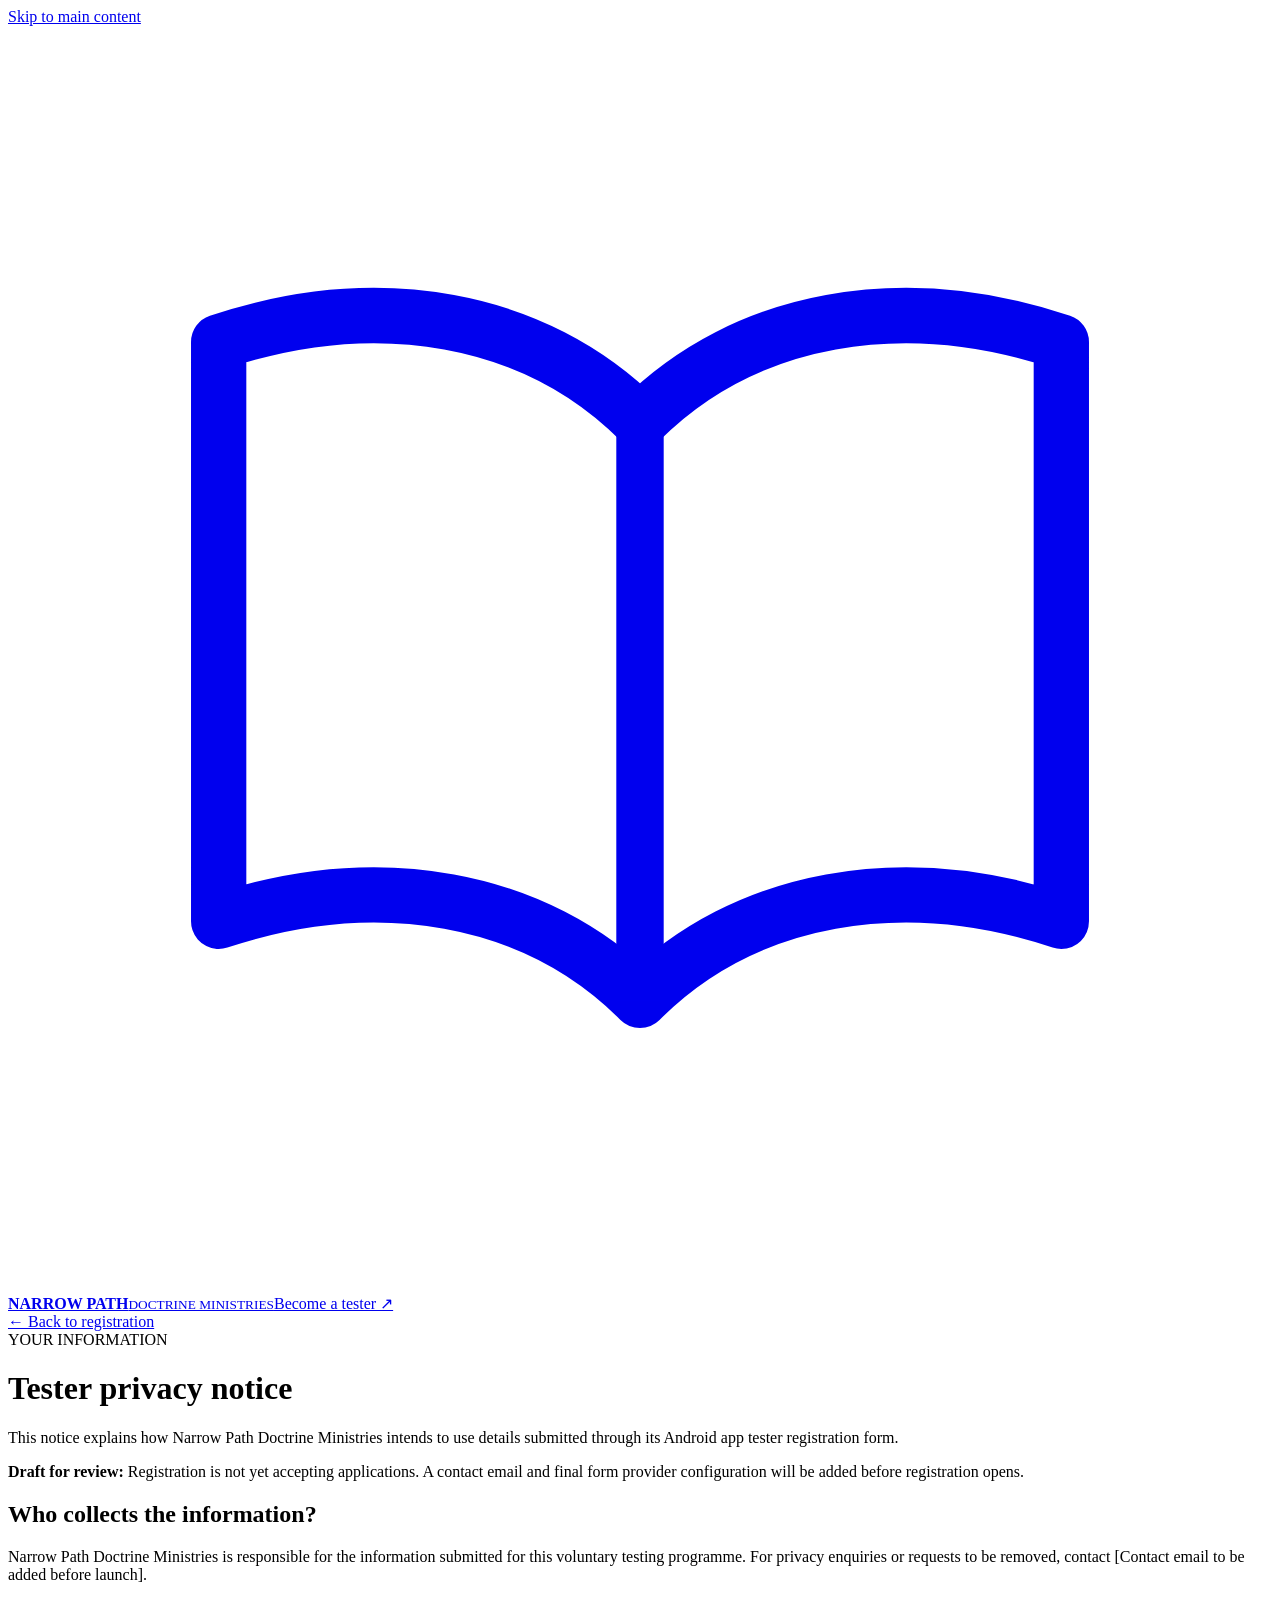
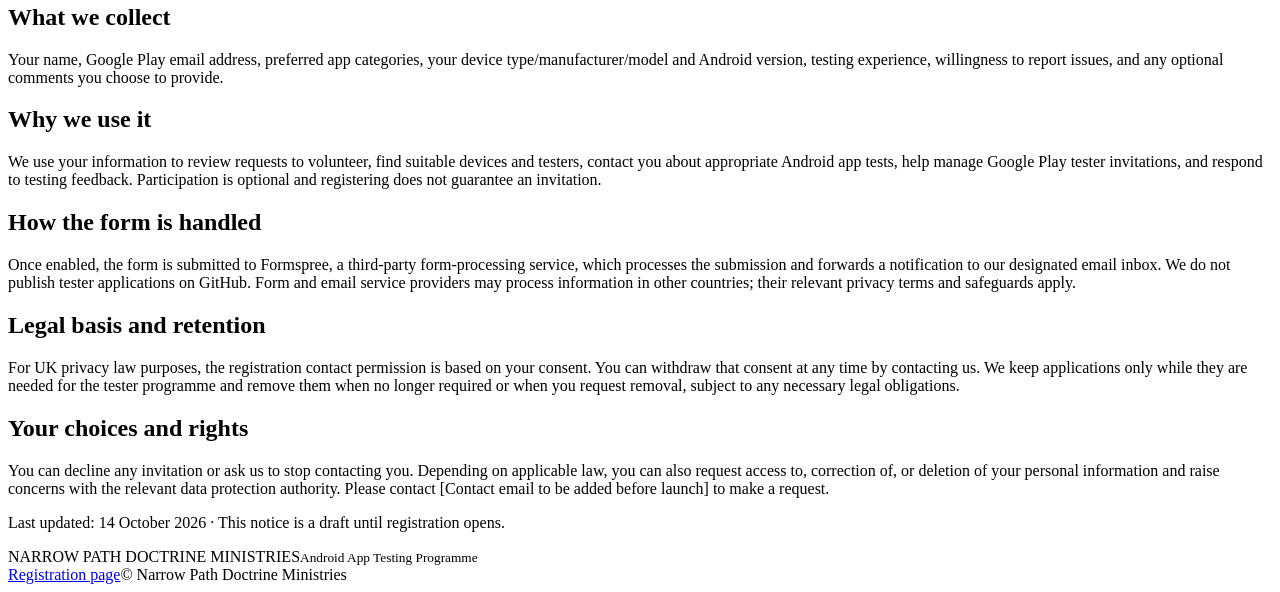
==== privacy.html @ 378b5e9a "Add privacy notice for tester programme" ====
<!doctype html>
<html lang="en-GB">
<head><meta charset="utf-8"><meta name="viewport" content="width=device-width, initial-scale=1"><meta name="theme-color" content="#10201d"><title>Tester Privacy Notice | Narrow Path Doctrine Ministries</title><link rel="stylesheet" href="styles.css"><script src="config.js" defer></script><script src="app.js" defer></script></head>
<body class="privacy-page"><a class="skip-link" href="#main">Skip to main content</a><header class="site-header"><div class="container nav-inner"><a href="index.html" class="brand"><span class="brand-mark" aria-hidden="true"><svg viewBox="0 0 48 48" fill="none"><path d="M8 34V12c6-2 12-1 16 3 4-4 10-5 16-3v22c-6-2-12-1-16 3-4-4-10-5-16-3Z" stroke="currentColor" stroke-width="2.1" stroke-linejoin="round"/><path d="M24 15v22" stroke="currentColor" stroke-width="1.8"/></svg></span><span class="brand-name"><strong>NARROW PATH</strong><small>DOCTRINE MINISTRIES</small></span></a><a class="header-cta" href="index.html#apply">Become a tester ↗</a></div></header>
<main id="main" class="privacy-main"><div class="container privacy-container"><a class="back-link" href="index.html">← Back to registration</a><div class="section-kicker">YOUR INFORMATION</div><h1>Tester privacy notice</h1><p class="privacy-lede">This notice explains how Narrow Path Doctrine Ministries intends to use details submitted through its Android app tester registration form.</p>
<div class="privacy-warning" id="privacy-warning"><strong>Draft for review:</strong> Registration is not yet accepting applications. A contact email and final form provider configuration will be added before registration opens.</div>
<section><h2>Who collects the information?</h2><p>Narrow Path Doctrine Ministries is responsible for the information submitted for this voluntary testing programme. For privacy enquiries or requests to be removed, contact <span class="privacy-email">[Contact email to be added before launch]</span>.</p></section>
<section><h2>What we collect</h2><p>Your name, Google Play email address, preferred app categories, your device type/manufacturer/model and Android version, testing experience, willingness to report issues, and any optional comments you choose to provide.</p></section>
<section><h2>Why we use it</h2><p>We use your information to review requests to volunteer, find suitable devices and testers, contact you about appropriate Android app tests, help manage Google Play tester invitations, and respond to testing feedback. Participation is optional and registering does not guarantee an invitation.</p></section>
<section><h2>How the form is handled</h2><p>Once enabled, the form is submitted to Formspree, a third-party form-processing service, which processes the submission and forwards a notification to our designated email inbox. We do not publish tester applications on GitHub. Form and email service providers may process information in other countries; their relevant privacy terms and safeguards apply.</p></section>
<section><h2>Legal basis and retention</h2><p>For UK privacy law purposes, the registration contact permission is based on your consent. You can withdraw that consent at any time by contacting us. We keep applications only while they are needed for the tester programme and remove them when no longer required or when you request removal, subject to any necessary legal obligations.</p></section>
<section><h2>Your choices and rights</h2><p>You can decline any invitation or ask us to stop contacting you. Depending on applicable law, you can also request access to, correction of, or deletion of your personal information and raise concerns with the relevant data protection authority. Please contact <span class="privacy-email">[Contact email to be added before launch]</span> to make a request.</p></section>
<p class="privacy-bottom">Last updated: 14 October 2026 · This notice is a draft until registration opens.</p></div></main>
<footer class="site-footer"><div class="container footer-inner"><div class="footer-brand">NARROW PATH <span>DOCTRINE MINISTRIES</span><small>Android App Testing Programme</small></div><div class="footer-right"><a href="index.html">Registration page</a><span>© <span id="year"></span> Narrow Path Doctrine Ministries</span></div></div></footer></body></html>
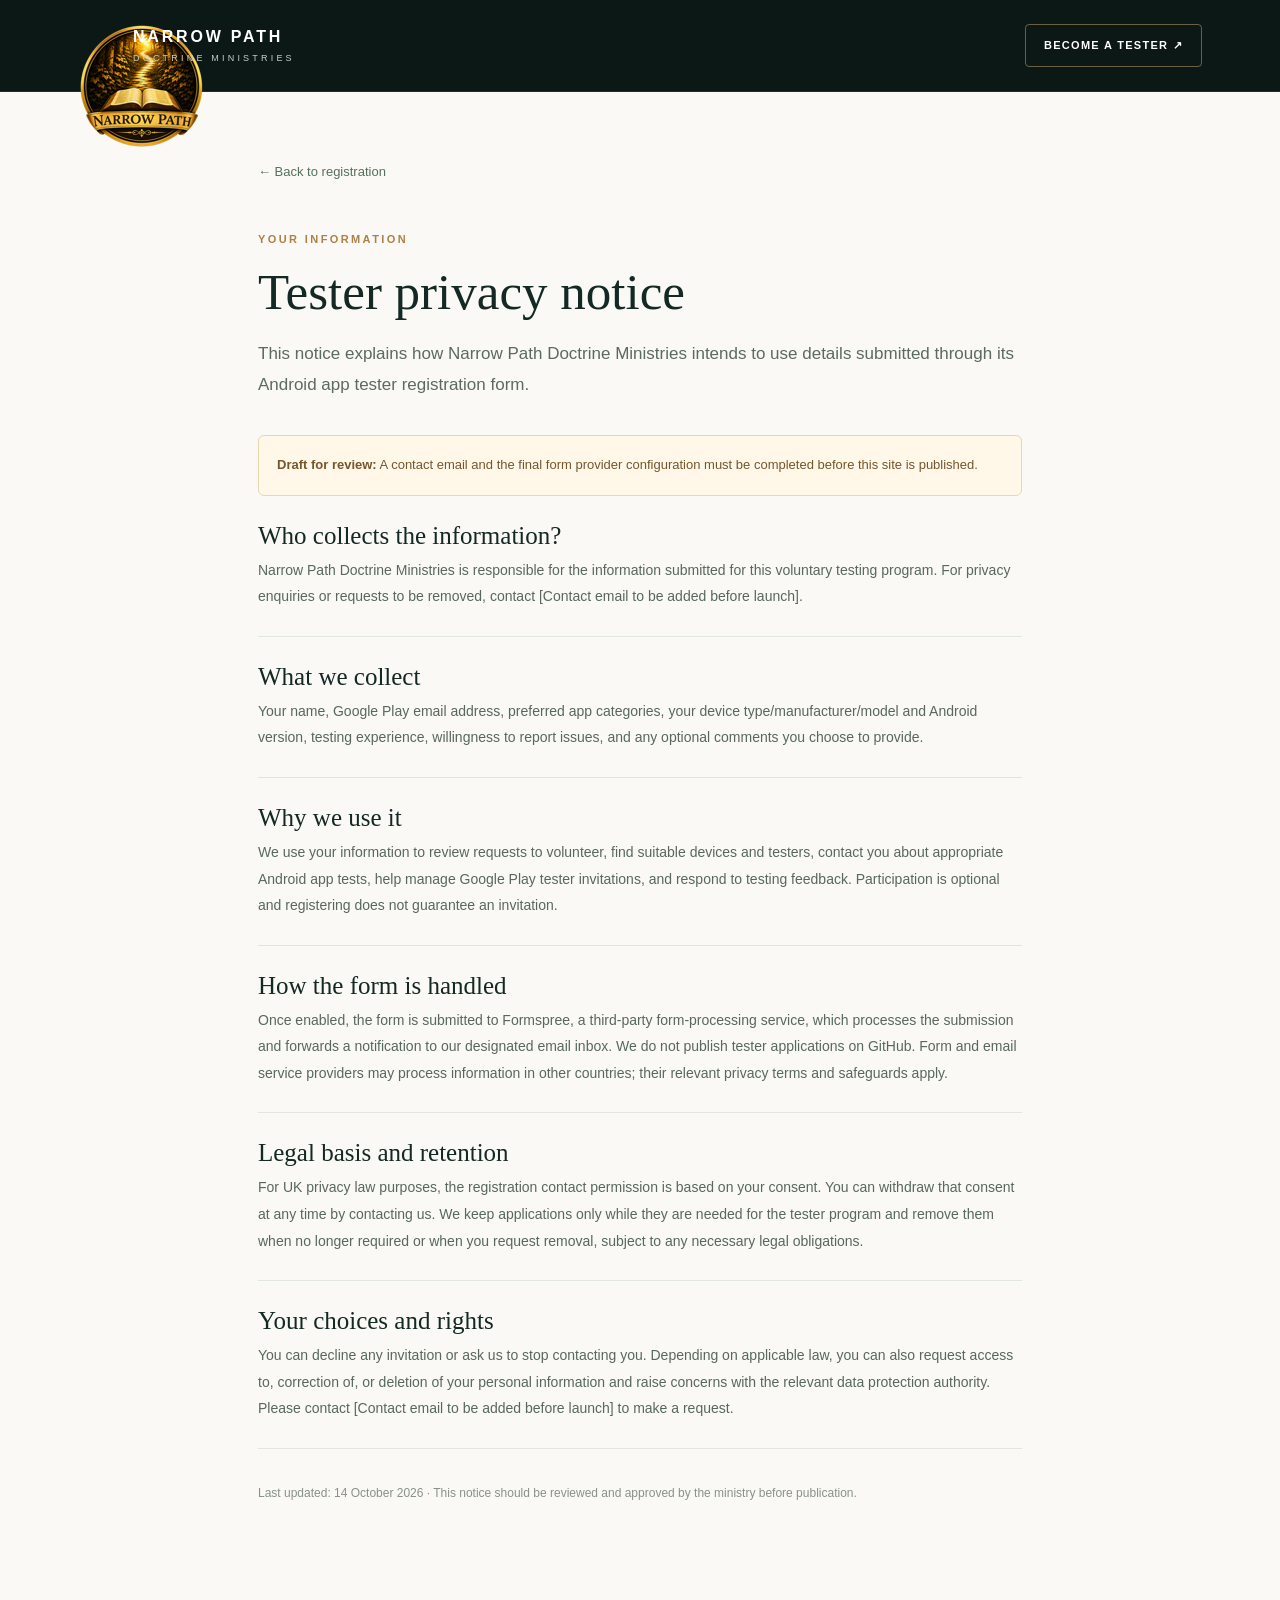
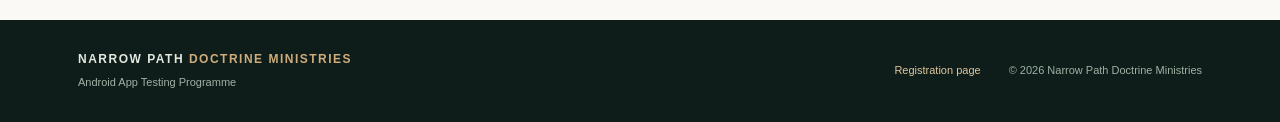
==== commit 589a39fe: "Use official Narrow Path logo in privacy notice" ====
--- a/privacy.html
+++ b/privacy.html
@@ -1,14 +1,14 @@
 <!doctype html>
 <html lang="en-GB">
 <head><meta charset="utf-8"><meta name="viewport" content="width=device-width, initial-scale=1"><meta name="theme-color" content="#10201d"><title>Tester Privacy Notice | Narrow Path Doctrine Ministries</title><link rel="stylesheet" href="styles.css"><script src="config.js" defer></script><script src="app.js" defer></script></head>
-<body class="privacy-page"><a class="skip-link" href="#main">Skip to main content</a><header class="site-header"><div class="container nav-inner"><a href="index.html" class="brand"><span class="brand-mark" aria-hidden="true"><svg viewBox="0 0 48 48" fill="none"><path d="M8 34V12c6-2 12-1 16 3 4-4 10-5 16-3v22c-6-2-12-1-16 3-4-4-10-5-16-3Z" stroke="currentColor" stroke-width="2.1" stroke-linejoin="round"/><path d="M24 15v22" stroke="currentColor" stroke-width="1.8"/></svg></span><span class="brand-name"><strong>NARROW PATH</strong><small>DOCTRINE MINISTRIES</small></span></a><a class="header-cta" href="index.html#apply">Become a tester ↗</a></div></header>
+<body class="privacy-page"><a class="skip-link" href="#main">Skip to main content</a><header class="site-header"><div class="container nav-inner"><a href="index.html" class="brand"><span class="brand-mark" aria-hidden="true"><img src="[data-uri]" alt=""></span><span class="brand-name"><strong>NARROW PATH</strong><small>DOCTRINE MINISTRIES</small></span></a><a class="header-cta" href="index.html#apply">Become a tester ↗</a></div></header>
 <main id="main" class="privacy-main"><div class="container privacy-container"><a class="back-link" href="index.html">← Back to registration</a><div class="section-kicker">YOUR INFORMATION</div><h1>Tester privacy notice</h1><p class="privacy-lede">This notice explains how Narrow Path Doctrine Ministries intends to use details submitted through its Android app tester registration form.</p>
-<div class="privacy-warning" id="privacy-warning"><strong>Draft for review:</strong> Registration is not yet accepting applications. A contact email and final form provider configuration will be added before registration opens.</div>
-<section><h2>Who collects the information?</h2><p>Narrow Path Doctrine Ministries is responsible for the information submitted for this voluntary testing programme. For privacy enquiries or requests to be removed, contact <span class="privacy-email">[Contact email to be added before launch]</span>.</p></section>
+<div class="privacy-warning" id="privacy-warning"><strong>Draft for review:</strong> A contact email and the final form provider configuration must be completed before this site is published.</div>
+<section><h2>Who collects the information?</h2><p>Narrow Path Doctrine Ministries is responsible for the information submitted for this voluntary testing program. For privacy enquiries or requests to be removed, contact <span class="privacy-email">[Contact email to be added before launch]</span>.</p></section>
 <section><h2>What we collect</h2><p>Your name, Google Play email address, preferred app categories, your device type/manufacturer/model and Android version, testing experience, willingness to report issues, and any optional comments you choose to provide.</p></section>
 <section><h2>Why we use it</h2><p>We use your information to review requests to volunteer, find suitable devices and testers, contact you about appropriate Android app tests, help manage Google Play tester invitations, and respond to testing feedback. Participation is optional and registering does not guarantee an invitation.</p></section>
 <section><h2>How the form is handled</h2><p>Once enabled, the form is submitted to Formspree, a third-party form-processing service, which processes the submission and forwards a notification to our designated email inbox. We do not publish tester applications on GitHub. Form and email service providers may process information in other countries; their relevant privacy terms and safeguards apply.</p></section>
-<section><h2>Legal basis and retention</h2><p>For UK privacy law purposes, the registration contact permission is based on your consent. You can withdraw that consent at any time by contacting us. We keep applications only while they are needed for the tester programme and remove them when no longer required or when you request removal, subject to any necessary legal obligations.</p></section>
+<section><h2>Legal basis and retention</h2><p>For UK privacy law purposes, the registration contact permission is based on your consent. You can withdraw that consent at any time by contacting us. We keep applications only while they are needed for the tester program and remove them when no longer required or when you request removal, subject to any necessary legal obligations.</p></section>
 <section><h2>Your choices and rights</h2><p>You can decline any invitation or ask us to stop contacting you. Depending on applicable law, you can also request access to, correction of, or deletion of your personal information and raise concerns with the relevant data protection authority. Please contact <span class="privacy-email">[Contact email to be added before launch]</span> to make a request.</p></section>
-<p class="privacy-bottom">Last updated: 14 October 2026 · This notice is a draft until registration opens.</p></div></main>
+<p class="privacy-bottom">Last updated: 14 October 2026 · This notice should be reviewed and approved by the ministry before publication.</p></div></main>
 <footer class="site-footer"><div class="container footer-inner"><div class="footer-brand">NARROW PATH <span>DOCTRINE MINISTRIES</span><small>Android App Testing Programme</small></div><div class="footer-right"><a href="index.html">Registration page</a><span>© <span id="year"></span> Narrow Path Doctrine Ministries</span></div></div></footer></body></html>
--- a/styles.css
+++ b/styles.css
@@ -0,0 +1,13 @@
+:root{--ink:#142824;--forest:#10201d;--forest2:#172d27;--deep:#0c1816;--gold:#d2ad75;--gold-dark:#ae8147;--cream:#f8f6f1;--paper:#fffefa;--body:#4a5651;--muted:#728078;--border:#e5e7e1;--display:Georgia,'Times New Roman',serif;--sans:Inter,'Segoe UI',-apple-system,BlinkMacSystemFont,Arial,sans-serif}
+*{box-sizing:border-box}html{scroll-behavior:smooth;scroll-padding-top:96px}body{margin:0;background:var(--cream);color:var(--ink);font:16px/1.6 var(--sans);-webkit-font-smoothing:antialiased}a{color:inherit}button,input,textarea,select{font:inherit}button{cursor:pointer}a:focus-visible,button:focus-visible,input:focus-visible,select:focus-visible,textarea:focus-visible,summary:focus-visible{outline:3px solid var(--gold-dark);outline-offset:3px}.container{max-width:1180px;margin:0 auto;padding:0 28px}.skip-link{position:absolute;z-index:1000;top:-70px;left:20px;padding:12px 20px;background:white;color:black}.skip-link:focus{top:12px}
+.site-header{background:var(--deep);color:#fff;position:relative;z-index:10;border-bottom:1px solid rgba(255,255,255,.09)}.nav-inner{display:flex;justify-content:space-between;align-items:center;min-height:91px;gap:20px}.brand{display:flex;align-items:center;gap:12px;text-decoration:none}.brand-mark{width:43px;height:43px;color:var(--gold);display:grid;place-items:center}.brand-mark svg{width:100%;height:100%}.brand-name{display:flex;flex-direction:column;line-height:1.3;letter-spacing:2.8px}.brand-name strong{font-size:16px;font-weight:750}.brand-name small{color:#c7d0c9;font-size:9px;letter-spacing:3.2px;margin-top:5px}.header-cta{text-decoration:none;text-transform:uppercase;font-size:11px;font-weight:800;letter-spacing:1.3px;border:1px solid rgba(210,173,117,.48);padding:12px 18px;border-radius:4px;transition:background .2s}.header-cta:hover{background:rgba(210,173,117,.12)}.header-cta span{font-size:15px;margin-left:10px;color:var(--gold)}
+.hero{background:radial-gradient(ellipse at 84% 25%,#213b32 0,transparent 40%),linear-gradient(120deg,#10221d,#10201d 60%,#0d1b18);color:#fff;min-height:580px;position:relative;overflow:hidden}.hero-decor{position:absolute;border:1px solid rgba(210,173,117,.09);border-radius:50%;pointer-events:none}.decor-one{width:830px;height:830px;left:-620px;bottom:-640px}.decor-two{width:770px;height:770px;right:-410px;top:-440px}.hero-grid{min-height:580px;display:grid;grid-template-columns:1.05fr .95fr;align-items:center;gap:36px}.hero-copy{padding:70px 0 86px;position:relative;z-index:1}.eyebrow,.section-kicker{color:#ad8049;text-transform:uppercase;font-size:11px;font-weight:800;letter-spacing:2.4px}.eyebrow{color:#e4c48c;display:flex;align-items:center;gap:12px}.eyebrow-line{width:29px;height:1px;background:var(--gold)}.hero h1{font:normal 68px/1.08 var(--display);letter-spacing:-2px;margin:29px 0 25px}.hero h1 em,.application-sidebar h2 em{font-weight:normal;color:var(--gold)}.hero-intro{font-size:16.5px;line-height:1.85;color:#c0cbc5;max-width:490px;margin:0}.hero-actions{display:flex;align-items:center;gap:27px;margin-top:36px;flex-wrap:wrap}.button{display:inline-flex;align-items:center;justify-content:center;gap:24px;font-size:13px;font-weight:800;letter-spacing:.2px;border-radius:5px;text-decoration:none;border:0;transition:transform .2s,box-shadow .2s,background .2s;line-height:1.2}.button:hover{transform:translateY(-2px)}.button-gold{background:var(--gold);color:var(--deep);padding:19px 22px;box-shadow:0 8px 26px rgba(0,0,0,.12)}.button-gold:hover{background:#e3bf86}.button span{font-size:19px;font-weight:400}.hero-secondary{font-size:13px;color:#e5e8e3;text-decoration:none;border-bottom:1px solid #6b8479;padding-bottom:5px}.hero-secondary span{color:var(--gold);margin-left:9px}.hero-footnote{font-size:12px;color:#b7c5bb;margin-top:38px;display:flex;align-items:center;gap:8px;flex-wrap:wrap}.check-circle{width:18px;height:18px;border-radius:50%;background:rgba(210,173,117,.15);color:var(--gold);display:inline-grid;place-items:center;font-size:12px}.hero-footnote .dot{padding:0 4px;color:#64786e}
+.hero-art{height:530px;position:relative;display:flex;align-items:center;justify-content:center}.art-ring{position:absolute;border:1px solid rgba(211,173,116,.15);border-radius:50%}.art-ring-one{width:395px;height:395px}.art-ring-two{width:505px;height:505px;border-color:rgba(211,173,116,.07)}.phone{position:relative;width:239px;height:452px;background:#0a1412;border:6px solid #26332d;border-radius:36px;box-shadow:20px 35px 55px #07110e88,0 0 0 2px #4d5d50;transform:rotate(9deg);z-index:2;padding:12px 11px}.phone-top{position:absolute;left:50%;top:8px;transform:translateX(-50%);width:75px;height:14px;border-radius:0 0 10px 10px;background:#0a1412;z-index:3}.phone-screen{height:100%;background:linear-gradient(#f9f8f2,#e5e9e2);border-radius:24px;padding:24px 15px 15px;overflow:hidden}.screen-top{display:flex;align-items:center;gap:8px}.screen-mini-logo{width:24px;height:24px;background:#1a392f;border-radius:6px;color:#eecb97;display:grid;place-items:center;font:italic bold 16px var(--display)}.screen-top-lines{display:flex;flex-direction:column;gap:5px}.screen-top-lines i{height:3px;width:68px;background:#b4c0b7;border-radius:10px}.screen-top-lines i+i{width:42px}.screen-greeting{font-size:7px;letter-spacing:1.2px;font-weight:800;color:#9b855e;margin-top:36px}.screen-heading{font:25px/1.1 var(--display);color:#223c30;margin:9px 0 28px}.screen-feature{display:flex;align-items:center;gap:9px;padding:9px 7px;background:#fff;border-radius:8px;margin:10px 0;box-shadow:0 3px 10px #12271a13}.screen-feature-icon{width:27px;height:27px;border-radius:6px;background:#eaf0e8;display:grid;place-items:center;color:#2e5845;font-size:18px}.screen-feature>div:nth-child(2){display:flex;flex-direction:column;gap:6px}.screen-feature i{display:block;width:77px;height:5px;background:#c6d0c6;border-radius:5px}.screen-feature i+i{width:55px;background:#e0e5df}.screen-check{margin-left:auto;color:#648873;font-size:16px}.screen-bar{position:absolute;bottom:47px;left:26px;right:26px;height:28px;background:#244838;border-radius:7px;display:grid;place-items:center}.screen-bar span{height:5px;width:58px;background:#b9ccbb;border-radius:6px}.phone-home{width:55px;height:3px;border-radius:2px;background:#47574f;position:absolute;bottom:6px;left:50%;transform:translateX(-50%)}.float-note{display:flex;align-items:center;gap:12px;padding:13px 16px;border-radius:9px;background:#fffdf6;color:#1b3028;box-shadow:0 16px 45px #0004;position:absolute;z-index:4}.float-note b{display:block;font-size:12px;white-space:nowrap}.float-note small{display:block;font-size:10px;color:#7e8880;margin-top:1px}.note-top{top:108px;left:0;transform:rotate(-5deg)}.note-bottom{right:-10px;bottom:91px;transform:rotate(-3deg)}.note-icon,.sparkle-icon{width:33px;height:33px;border-radius:9px;display:grid;place-items:center;background:#e6f0e8;color:#447455;font-size:19px}.sparkle-icon{background:#f6eddf;color:#bc915b}
+.intro-section{padding:92px 0 107px;background:#faf9f5}.section-head-centre{text-align:center}.section-head h2,.faq-layout h2{font:normal 42px/1.2 var(--display);letter-spacing:-1px;margin:13px 0 14px}.section-head p,.faq-layout>div:first-child>p{margin:0 auto;max-width:580px;color:#647169;font-size:15px}.step-grid{display:grid;grid-template-columns:repeat(3,1fr);gap:21px;margin-top:43px}.step-card{background:#fff;border:1px solid #e8eae4;padding:33px 32px 32px;position:relative;border-radius:6px;box-shadow:0 10px 28px #23362b06}.step-number{position:absolute;right:29px;top:26px;color:#d3dcd4;font:32px var(--display)}.step-icon{width:53px;height:53px;background:#edf1ea;color:#2e5744;border-radius:9px;display:grid;place-items:center}.step-icon svg{width:26px;height:26px}.step-card h3{font:normal 23px/1.3 var(--display);margin:24px 0 9px}.step-card p{font-size:14px;line-height:1.8;color:#647169;margin:0}
+.application-section{background:#f0f1eb;padding:100px 0 116px}.application-layout{display:grid;grid-template-columns:340px minmax(0,1fr);gap:68px;align-items:start}.application-sidebar{position:sticky;top:42px;padding-top:18px}.application-sidebar h2{font:normal 43px/1.2 var(--display);letter-spacing:-1px;margin:18px 0}.application-sidebar h2 em{color:#a47c4b}.application-sidebar>p{font-size:15px;line-height:1.85;color:#67746b;margin:0}.side-rule{height:1px;background:#cbd3ca;margin:32px 0}.side-callout{display:flex;gap:13px;align-items:flex-start;margin:0 0 26px}.side-callout-icon{width:38px;height:38px;flex:0 0 38px;background:#e3e8df;border-radius:9px;display:grid;place-items:center;color:#38604d;font-size:21px}.side-callout strong{font-size:14px;display:block;margin:0 0 3px}.side-callout span:last-child{font-size:12px;line-height:1.65;color:#67746b;display:block}.application-sidebar .side-small{margin-top:36px;padding-left:16px;border-left:2px solid #c6ae88;font-size:13px}.form-card{background:#fff;border:1px solid #e0e6dc;box-shadow:0 18px 65px #142a1f0a;border-radius:9px;overflow:hidden}.form-header{display:flex;justify-content:space-between;align-items:center;padding:35px 39px 31px;border-bottom:1px solid #e9ede7;gap:15px}.form-meta{font-size:10px;color:#a47f51;letter-spacing:2px;font-weight:800}.form-header h3{font:normal 29px/1.3 var(--display);margin:8px 0 6px}.form-header p{font-size:12px;color:#68776d;margin:0}.required-indicator{color:#aa7042;font-weight:800}.form-mark{font-size:27px;display:grid;place-items:center;background:#f1f3ec;color:#416751;width:45px;height:45px;border-radius:50%;flex-shrink:0}.demo-notice{margin:26px 39px 0;background:#fff7e8;border:1px solid #ead5a9;border-radius:5px;color:#775c2f;font-size:12px;line-height:1.6;padding:13px 16px}.demo-notice[hidden]{display:none}#tester-form{padding:0 39px 37px}.form-section{border:0;border-bottom:1px solid #e9ede7;margin:0;padding:31px 0 36px;min-width:0}.form-section legend{width:100%;display:flex;align-items:center;gap:12px;font-size:15px;font-weight:800;line-height:1.5;margin:0 0 22px;color:#263f33}.form-section-number{display:grid;place-items:center;width:30px;height:30px;border-radius:50%;background:#eaf0e9;color:#3b654c;font-weight:750;font-size:11px;flex:0 0 30px}.field-grid{display:grid;grid-template-columns:1fr 1fr;gap:18px}.field label,.device-field label{display:block;font-size:12px;font-weight:700;color:#33483d;margin-bottom:9px}.field input,.field select,.field textarea,.device-field input,.device-field select{width:100%;border:1px solid #dce4db;background:#fff;color:#20362b;border-radius:5px;padding:13px 13px;font-size:13px;line-height:1.4;min-height:47px;outline-offset:1px;transition:border-color .2s,box-shadow .2s}.field input:focus,.field select:focus,.field textarea:focus,.device-field input:focus,.device-field select:focus{border-color:#799c7a;box-shadow:0 0 0 3px #7a9c7a25;outline:none}.field input::placeholder,.field textarea::placeholder,.device-field input::placeholder{color:#a6b0a8}.field textarea{resize:vertical;min-height:110px}.field-hint{font-size:11px;color:#7a897c;margin:10px 0 0;line-height:1.6}.field-intro{font-size:13px;color:#66766b;margin:0 0 18px}.field-spaced{margin-top:21px}.interest-options{display:grid;gap:11px}.interest-option{display:flex;align-items:center;gap:15px;border:1px solid #dee7dd;background:#fff;border-radius:6px;padding:16px 17px;cursor:pointer;transition:background .2s,border-color .2s,box-shadow .2s;position:relative}.interest-option:hover{border-color:#a2bca6;background:#fafcf8}.interest-option:has(input:checked){border-color:#648c6e;background:#f1f7ef;box-shadow:0 0 0 1px #648c6e}.interest-option input{position:absolute;opacity:0;width:20px;height:20px;left:18px;top:calc(50% - 10px)}.interest-option:has(input:focus-visible){outline:3px solid #b18b4d;outline-offset:2px}.radio-art{width:20px;height:20px;border-radius:50%;border:1.6px solid #b2bdb3;flex:0 0 20px;display:grid;place-items:center;background:#fff}.interest-option:has(input:checked) .radio-art{border:6px solid #406e52}.option-text{display:flex;flex-direction:column}.option-text strong{font-size:13px;font-weight:750;line-height:1.4}.option-text small{font-size:11px;color:#748076;line-height:1.55;margin-top:4px}.devices{display:grid;gap:16px}.device-card{background:#f9faf7;border:1px solid #e3e9e0;padding:17px;border-radius:6px}.device-head{display:flex;align-items:center;justify-content:space-between;gap:10px;margin-bottom:14px}.device-head strong{font-size:12px;font-weight:800}.remove-device{border:0;color:#8b6245;background:none;font-size:12px;text-decoration:underline;text-underline-offset:3px;padding:2px}.device-grid{display:grid;grid-template-columns:1fr 1fr;gap:14px}.device-field select,.device-field input{min-height:44px;padding:11px;font-size:12px}.device-field .manual-field{margin-top:10px}.add-device{display:inline-flex;align-items:center;gap:8px;background:none;border:1px dashed #aac0ab;border-radius:5px;color:#37644c;font-weight:750;font-size:12px;padding:11px 13px;margin-top:15px}.add-device:hover{background:#f1f7ef}.add-device[hidden]{display:none}.add-device span{font-size:18px;line-height:1}.optional{font-weight:500;color:#8b978c;margin-left:5px}.privacy-accept{background:#f5f8f3;border:1px solid #e2e9dc;border-radius:5px;padding:17px 18px;margin-top:27px}.consent-row{display:flex;align-items:flex-start;gap:12px;font-size:12px;font-weight:650;color:#3d5044;cursor:pointer;line-height:1.6}.consent-row input{width:17px;height:17px;accent-color:#406e52;flex-shrink:0;margin:1px 0 0}.privacy-accept p{font-size:11px;margin:8px 0 0 29px;color:#6c7c6d}.privacy-accept a{color:#32654a;text-decoration:underline;text-underline-offset:3px}.submit-button{margin-top:24px;width:100%;background:#1c4332;color:#fff;padding:17px}.submit-button:hover{background:#28563f;box-shadow:0 6px 18px #23442b25}.submit-button:disabled{opacity:.65;cursor:wait;transform:none}.submission-note{color:#88948a;font-size:11px;margin:13px 0 0;text-align:center}.form-feedback:empty{display:none}.form-feedback{font-size:13px;line-height:1.6;border-radius:5px;padding:13px 15px;margin-top:20px}.form-feedback.is-success{background:#ebf7ed;color:#205d35;border:1px solid #a3d3af}.form-feedback.is-error{background:#fff2ee;color:#873e2e;border:1px solid #e9ada4}.honeypot{position:absolute!important;left:-10000px!important;width:1px!important;height:1px!important;overflow:hidden!important}
+.faq-section{padding:95px 0 110px;background:#fffefa}.faq-layout{display:grid;grid-template-columns:310px 1fr;gap:90px}.faq-layout h2{font-size:41px;margin:16px 0 17px}.faq-layout>div:first-child>p{margin:0}.faq-list{border-top:1px solid #e3e9e0}.faq-list details{border-bottom:1px solid #e3e9e0;padding:22px 4px}.faq-list summary{list-style:none;font-size:15px;font-weight:750;display:flex;align-items:center;justify-content:space-between;gap:20px;cursor:pointer}.faq-list summary::-webkit-details-marker{display:none}.faq-list summary span{width:28px;height:28px;display:grid;place-items:center;color:#5b8465;font-size:23px;font-weight:400;transition:transform .2s}.faq-list details[open] summary span{transform:rotate(45deg)}.faq-list details p{font-size:13px;line-height:1.8;color:#65776a;margin:11px 35px 0 0}.site-footer{background:#0e1d19;color:#e2e8df}.footer-inner{padding-top:30px;padding-bottom:30px;display:flex;justify-content:space-between;align-items:center;gap:25px}.footer-brand{font-size:12px;font-weight:800;letter-spacing:1.5px}.footer-brand span{color:#cfac7b}.footer-brand small{display:block;font-size:11px;letter-spacing:0;color:#a2b2a7;font-weight:400;margin-top:5px}.footer-right{display:flex;align-items:center;gap:28px;color:#9eb2a4;font-size:11px}.footer-right a{color:#dfc59e;text-decoration:none}.footer-right a:hover{text-decoration:underline}
+.privacy-main{padding:70px 0 105px;background:#faf9f5}.privacy-container{max-width:820px}.back-link{font-size:13px;color:#53725c;text-decoration:none;display:block;margin-bottom:48px}.privacy-container h1{font:normal 51px/1.2 var(--display);margin:14px 0}.privacy-lede{color:#5c6a60;font-size:17px;line-height:1.85;margin:0 0 35px}.privacy-warning{background:#fff7e8;color:#76562c;border:1px solid #ecd5af;padding:18px;border-radius:6px;font-size:13px;line-height:1.7}.privacy-warning[hidden]{display:none}.privacy-container section{padding:26px 0;border-bottom:1px solid #e1e7de}.privacy-container section h2{font:normal 25px var(--display);margin:0 0 7px}.privacy-container section p{color:#58685d;font-size:14px;line-height:1.9;margin:0}.privacy-container .privacy-bottom{color:#88918a;font-size:12px;margin-top:35px}
+@media(max-width:1100px){.hero h1{font-size:57px}.hero-grid{gap:10px}.float-note.note-top{left:-15px}.application-layout{gap:40px;grid-template-columns:285px 1fr}.application-sidebar h2{font-size:38px}}
+@media(max-width:800px){.container{padding:0 22px}.nav-inner{min-height:74px}.hero-grid{grid-template-columns:1fr}.hero{min-height:0}.hero-copy{padding:72px 0 40px}.hero h1{font-size:57px}.hero-intro{max-width:620px}.hero-art{height:370px;overflow:hidden}.phone{transform:rotate(8deg) scale(.73)}.art-ring-one{width:340px;height:340px}.art-ring-two{width:445px;height:445px}.note-top{left:9%;top:50px}.note-bottom{right:7%;bottom:44px}.intro-section{padding:74px 0}.step-grid{grid-template-columns:1fr;max-width:550px;margin:30px auto 0}.step-card{padding:27px}.application-section{padding:76px 0}.application-layout{grid-template-columns:1fr;gap:30px}.application-sidebar{position:static;padding:0}.application-sidebar h2{font-size:40px}.application-sidebar .side-callout,.application-sidebar .side-rule,.application-sidebar .side-small{display:none}.application-sidebar>p{max-width:550px}.faq-layout{grid-template-columns:1fr;gap:25px}.faq-section{padding:72px 0}.faq-layout h2 br{display:none}}
+@media(max-width:560px){.container{padding:0 18px}.brand-mark{width:34px;height:34px}.brand-name{letter-spacing:1.6px}.brand-name strong{font-size:12px}.brand-name small{font-size:7px;letter-spacing:1.9px}.header-cta{font-size:10px;padding:10px 10px;letter-spacing:.1px}.header-cta span{display:none}.hero-copy{padding:58px 0 8px}.hero h1{font-size:clamp(44px,12vw,56px);letter-spacing:-1.4px;margin:21px 0}.hero-intro{font-size:15px}.hero-actions{gap:22px}.button-gold{padding:17px}.hero-footnote{margin-top:26px}.hero-art{height:315px}.phone{transform:rotate(8deg) scale(.62)}.float-note{padding:8px 10px;gap:7px}.float-note b{font-size:10px}.float-note small{font-size:9px}.note-top{top:49px;left:0}.note-bottom{bottom:45px;right:-6px}.note-icon,.sparkle-icon{width:28px;height:28px;font-size:16px}.section-head h2,.faq-layout h2{font-size:35px}.intro-section{padding:66px 0}.application-section{padding:65px 0}.application-sidebar h2{font-size:36px}.form-header{padding:27px 22px 23px}.form-header h3{font-size:25px}.form-mark{display:none}#tester-form{padding:0 22px 28px}.demo-notice{margin:20px 22px 0}.field-grid{grid-template-columns:1fr;gap:18px}.form-section{padding:27px 0}.interest-option{padding:13px;gap:11px}.device-grid{grid-template-columns:1fr;gap:12px}.device-card{padding:15px}.footer-inner{display:block}.footer-right{margin-top:20px;justify-content:space-between;gap:10px;flex-wrap:wrap}.privacy-main{padding:43px 0 75px}.privacy-container h1{font-size:39px}.faq-section{padding:66px 0}}
+@media(prefers-reduced-motion:reduce){html{scroll-behavior:auto}*,*::before,*::after{transition-duration:.01ms!important;animation-duration:.01ms!important}}
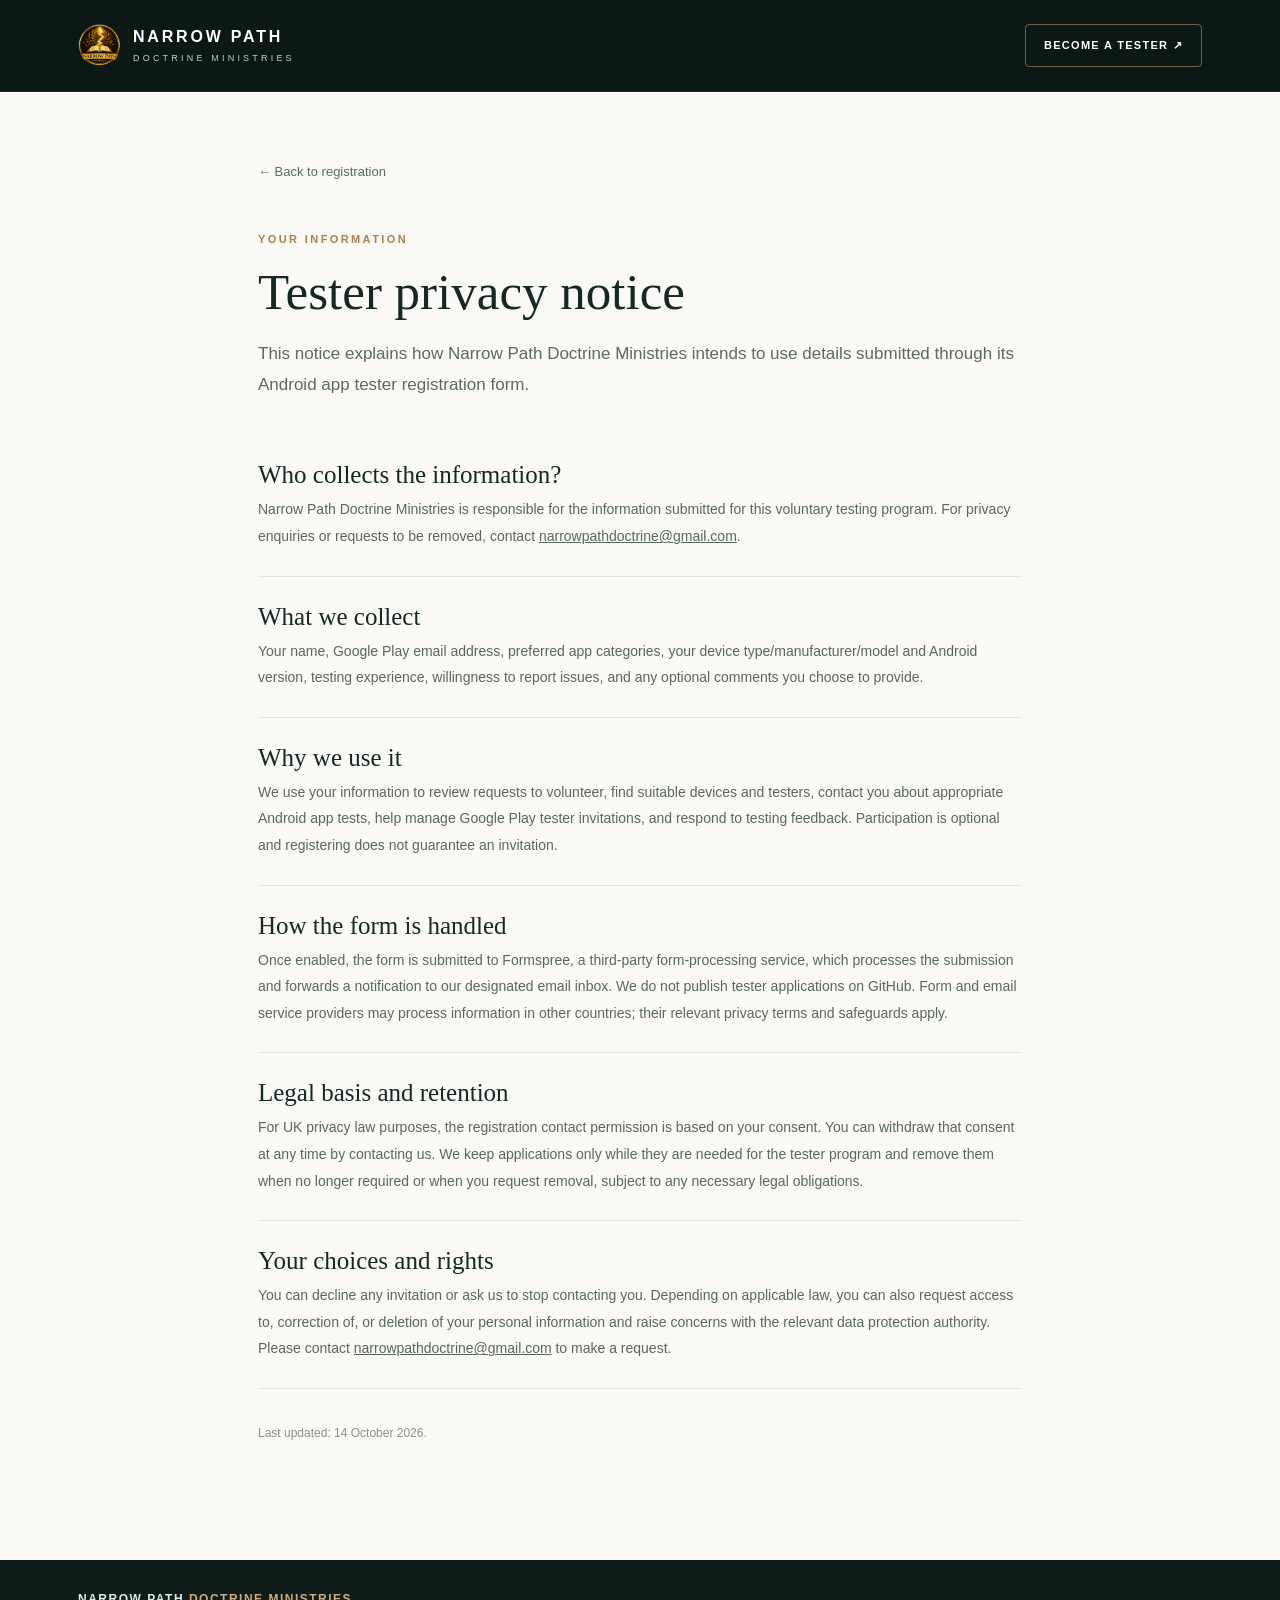
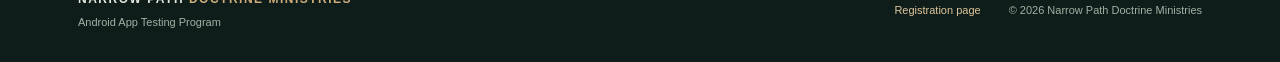
==== commit 5c485d16: "Finalize public tester privacy notice after enabling email submissions" ====
--- a/privacy.html
+++ b/privacy.html
@@ -3,12 +3,12 @@
 <head><meta charset="utf-8"><meta name="viewport" content="width=device-width, initial-scale=1"><meta name="theme-color" content="#10201d"><title>Tester Privacy Notice | Narrow Path Doctrine Ministries</title><link rel="stylesheet" href="styles.css"><script src="config.js" defer></script><script src="app.js" defer></script></head>
 <body class="privacy-page"><a class="skip-link" href="#main">Skip to main content</a><header class="site-header"><div class="container nav-inner"><a href="index.html" class="brand"><span class="brand-mark" aria-hidden="true"><img src="[data-uri]" alt=""></span><span class="brand-name"><strong>NARROW PATH</strong><small>DOCTRINE MINISTRIES</small></span></a><a class="header-cta" href="index.html#apply">Become a tester ↗</a></div></header>
 <main id="main" class="privacy-main"><div class="container privacy-container"><a class="back-link" href="index.html">← Back to registration</a><div class="section-kicker">YOUR INFORMATION</div><h1>Tester privacy notice</h1><p class="privacy-lede">This notice explains how Narrow Path Doctrine Ministries intends to use details submitted through its Android app tester registration form.</p>
-<div class="privacy-warning" id="privacy-warning"><strong>Draft for review:</strong> A contact email and the final form provider configuration must be completed before this site is published.</div>
+<div class="privacy-warning" id="privacy-warning"><strong>Registration is not yet active:</strong> Please return to the registration page when submissions become available.</div>
 <section><h2>Who collects the information?</h2><p>Narrow Path Doctrine Ministries is responsible for the information submitted for this voluntary testing program. For privacy enquiries or requests to be removed, contact <span class="privacy-email">[Contact email to be added before launch]</span>.</p></section>
 <section><h2>What we collect</h2><p>Your name, Google Play email address, preferred app categories, your device type/manufacturer/model and Android version, testing experience, willingness to report issues, and any optional comments you choose to provide.</p></section>
 <section><h2>Why we use it</h2><p>We use your information to review requests to volunteer, find suitable devices and testers, contact you about appropriate Android app tests, help manage Google Play tester invitations, and respond to testing feedback. Participation is optional and registering does not guarantee an invitation.</p></section>
 <section><h2>How the form is handled</h2><p>Once enabled, the form is submitted to Formspree, a third-party form-processing service, which processes the submission and forwards a notification to our designated email inbox. We do not publish tester applications on GitHub. Form and email service providers may process information in other countries; their relevant privacy terms and safeguards apply.</p></section>
 <section><h2>Legal basis and retention</h2><p>For UK privacy law purposes, the registration contact permission is based on your consent. You can withdraw that consent at any time by contacting us. We keep applications only while they are needed for the tester program and remove them when no longer required or when you request removal, subject to any necessary legal obligations.</p></section>
 <section><h2>Your choices and rights</h2><p>You can decline any invitation or ask us to stop contacting you. Depending on applicable law, you can also request access to, correction of, or deletion of your personal information and raise concerns with the relevant data protection authority. Please contact <span class="privacy-email">[Contact email to be added before launch]</span> to make a request.</p></section>
-<p class="privacy-bottom">Last updated: 14 October 2026 · This notice should be reviewed and approved by the ministry before publication.</p></div></main>
-<footer class="site-footer"><div class="container footer-inner"><div class="footer-brand">NARROW PATH <span>DOCTRINE MINISTRIES</span><small>Android App Testing Programme</small></div><div class="footer-right"><a href="index.html">Registration page</a><span>© <span id="year"></span> Narrow Path Doctrine Ministries</span></div></div></footer></body></html>+<p class="privacy-bottom">Last updated: 14 October 2026.</p></div></main>
+<footer class="site-footer"><div class="container footer-inner"><div class="footer-brand">NARROW PATH <span>DOCTRINE MINISTRIES</span><small>Android App Testing Program</small></div><div class="footer-right"><a href="index.html">Registration page</a><span>© <span id="year"></span> Narrow Path Doctrine Ministries</span></div></div></footer></body></html>
--- a/styles.css
+++ b/styles.css
@@ -10,4 +10,5 @@
 @media(max-width:1100px){.hero h1{font-size:57px}.hero-grid{gap:10px}.float-note.note-top{left:-15px}.application-layout{gap:40px;grid-template-columns:285px 1fr}.application-sidebar h2{font-size:38px}}
 @media(max-width:800px){.container{padding:0 22px}.nav-inner{min-height:74px}.hero-grid{grid-template-columns:1fr}.hero{min-height:0}.hero-copy{padding:72px 0 40px}.hero h1{font-size:57px}.hero-intro{max-width:620px}.hero-art{height:370px;overflow:hidden}.phone{transform:rotate(8deg) scale(.73)}.art-ring-one{width:340px;height:340px}.art-ring-two{width:445px;height:445px}.note-top{left:9%;top:50px}.note-bottom{right:7%;bottom:44px}.intro-section{padding:74px 0}.step-grid{grid-template-columns:1fr;max-width:550px;margin:30px auto 0}.step-card{padding:27px}.application-section{padding:76px 0}.application-layout{grid-template-columns:1fr;gap:30px}.application-sidebar{position:static;padding:0}.application-sidebar h2{font-size:40px}.application-sidebar .side-callout,.application-sidebar .side-rule,.application-sidebar .side-small{display:none}.application-sidebar>p{max-width:550px}.faq-layout{grid-template-columns:1fr;gap:25px}.faq-section{padding:72px 0}.faq-layout h2 br{display:none}}
 @media(max-width:560px){.container{padding:0 18px}.brand-mark{width:34px;height:34px}.brand-name{letter-spacing:1.6px}.brand-name strong{font-size:12px}.brand-name small{font-size:7px;letter-spacing:1.9px}.header-cta{font-size:10px;padding:10px 10px;letter-spacing:.1px}.header-cta span{display:none}.hero-copy{padding:58px 0 8px}.hero h1{font-size:clamp(44px,12vw,56px);letter-spacing:-1.4px;margin:21px 0}.hero-intro{font-size:15px}.hero-actions{gap:22px}.button-gold{padding:17px}.hero-footnote{margin-top:26px}.hero-art{height:315px}.phone{transform:rotate(8deg) scale(.62)}.float-note{padding:8px 10px;gap:7px}.float-note b{font-size:10px}.float-note small{font-size:9px}.note-top{top:49px;left:0}.note-bottom{bottom:45px;right:-6px}.note-icon,.sparkle-icon{width:28px;height:28px;font-size:16px}.section-head h2,.faq-layout h2{font-size:35px}.intro-section{padding:66px 0}.application-section{padding:65px 0}.application-sidebar h2{font-size:36px}.form-header{padding:27px 22px 23px}.form-header h3{font-size:25px}.form-mark{display:none}#tester-form{padding:0 22px 28px}.demo-notice{margin:20px 22px 0}.field-grid{grid-template-columns:1fr;gap:18px}.form-section{padding:27px 0}.interest-option{padding:13px;gap:11px}.device-grid{grid-template-columns:1fr;gap:12px}.device-card{padding:15px}.footer-inner{display:block}.footer-right{margin-top:20px;justify-content:space-between;gap:10px;flex-wrap:wrap}.privacy-main{padding:43px 0 75px}.privacy-container h1{font-size:39px}.faq-section{padding:66px 0}}
-@media(prefers-reduced-motion:reduce){html{scroll-behavior:auto}*,*::before,*::after{transition-duration:.01ms!important;animation-duration:.01ms!important}}+@media(prefers-reduced-motion:reduce){html{scroll-behavior:auto}*,*::before,*::after{transition-duration:.01ms!important;animation-duration:.01ms!important}}
+.brand-mark img{width:100%;height:100%;display:block;object-fit:contain}
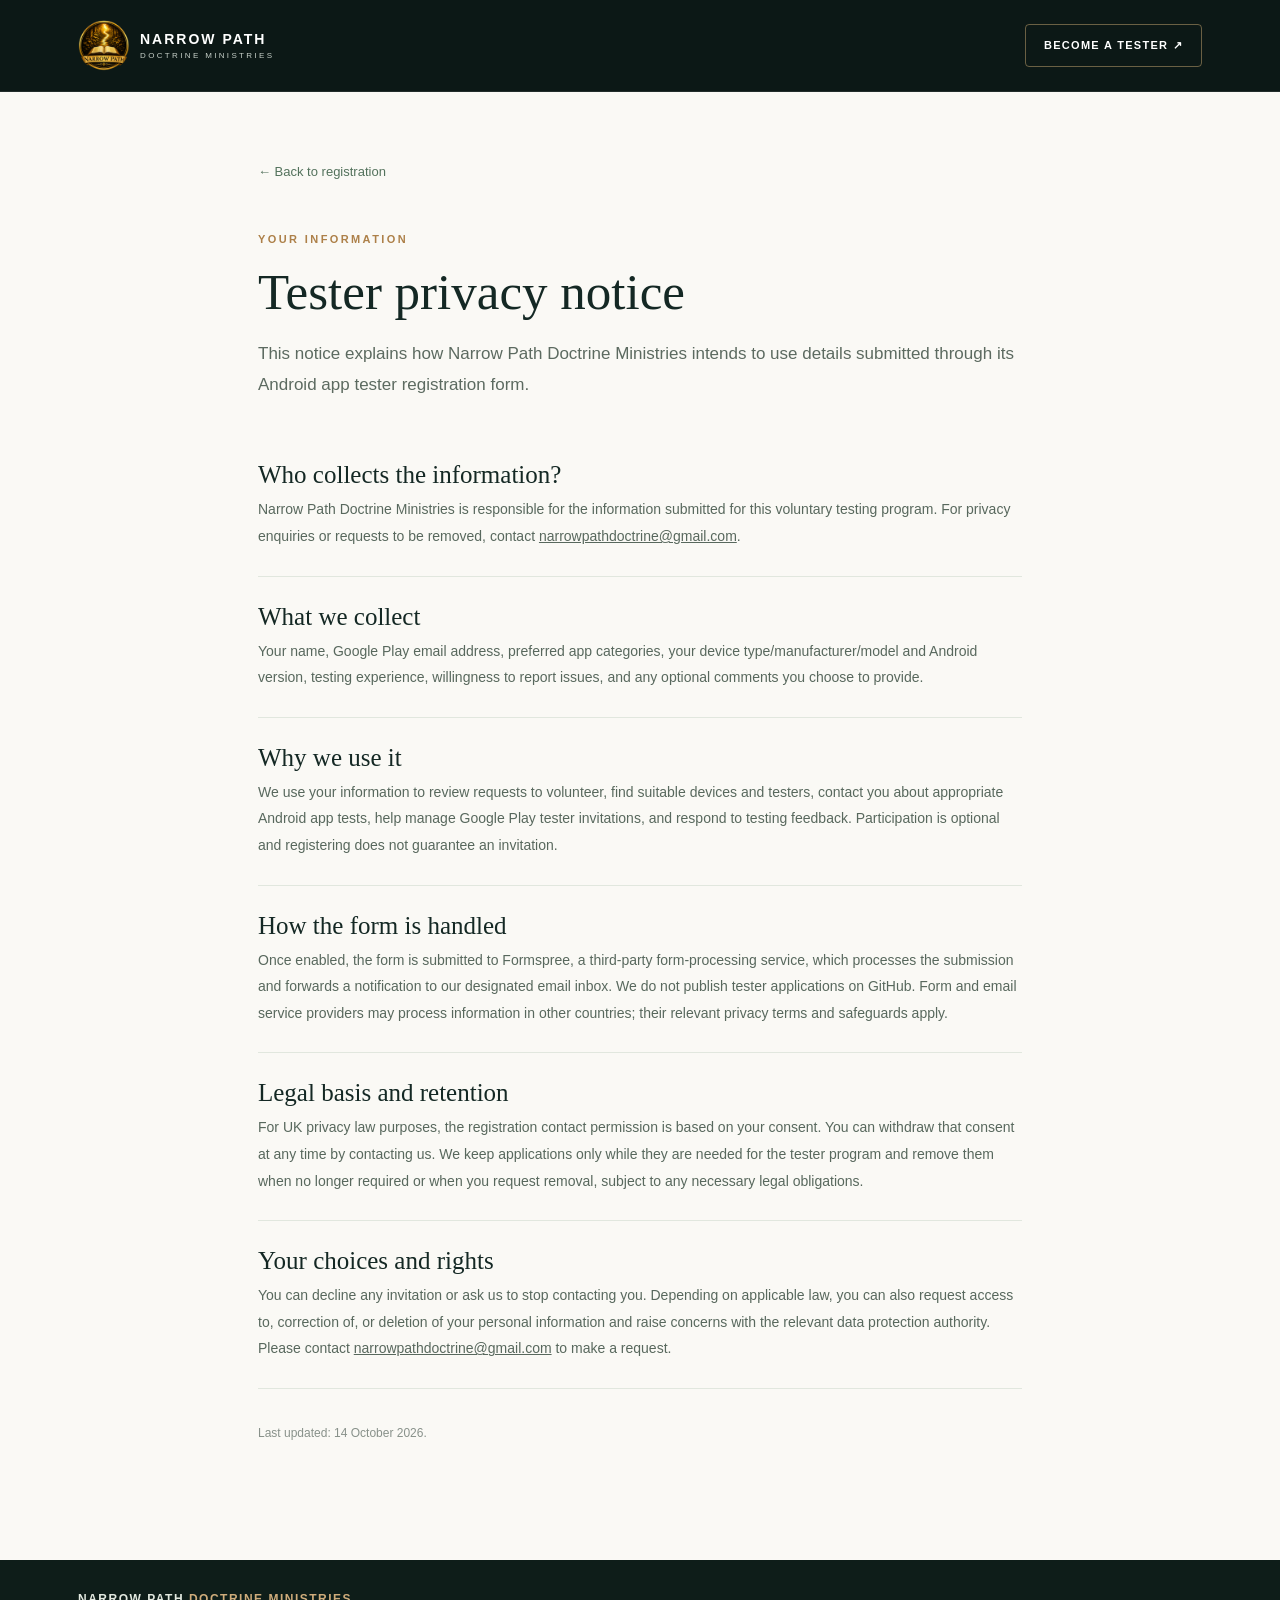
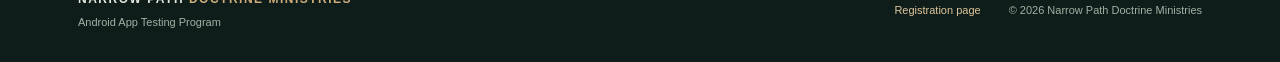
==== commit 37b57fec: "Refresh responsive header styling on privacy.html" ====
--- a/privacy.html
+++ b/privacy.html
@@ -1,6 +1,6 @@
 <!doctype html>
 <html lang="en-GB">
-<head><meta charset="utf-8"><meta name="viewport" content="width=device-width, initial-scale=1"><meta name="theme-color" content="#10201d"><title>Tester Privacy Notice | Narrow Path Doctrine Ministries</title><link rel="stylesheet" href="styles.css"><script src="config.js" defer></script><script src="app.js" defer></script></head>
+<head><meta charset="utf-8"><meta name="viewport" content="width=device-width, initial-scale=1"><meta name="theme-color" content="#10201d"><title>Tester Privacy Notice | Narrow Path Doctrine Ministries</title><link rel="stylesheet" href="styles.css?v=header-logo-2"><script src="config.js" defer></script><script src="app.js" defer></script></head>
 <body class="privacy-page"><a class="skip-link" href="#main">Skip to main content</a><header class="site-header"><div class="container nav-inner"><a href="index.html" class="brand"><span class="brand-mark" aria-hidden="true"><img src="[data-uri]" alt=""></span><span class="brand-name"><strong>NARROW PATH</strong><small>DOCTRINE MINISTRIES</small></span></a><a class="header-cta" href="index.html#apply">Become a tester ↗</a></div></header>
 <main id="main" class="privacy-main"><div class="container privacy-container"><a class="back-link" href="index.html">← Back to registration</a><div class="section-kicker">YOUR INFORMATION</div><h1>Tester privacy notice</h1><p class="privacy-lede">This notice explains how Narrow Path Doctrine Ministries intends to use details submitted through its Android app tester registration form.</p>
 <div class="privacy-warning" id="privacy-warning"><strong>Registration is not yet active:</strong> Please return to the registration page when submissions become available.</div>
--- a/styles.css
+++ b/styles.css
@@ -1,6 +1,6 @@
 :root{--ink:#142824;--forest:#10201d;--forest2:#172d27;--deep:#0c1816;--gold:#d2ad75;--gold-dark:#ae8147;--cream:#f8f6f1;--paper:#fffefa;--body:#4a5651;--muted:#728078;--border:#e5e7e1;--display:Georgia,'Times New Roman',serif;--sans:Inter,'Segoe UI',-apple-system,BlinkMacSystemFont,Arial,sans-serif}
 *{box-sizing:border-box}html{scroll-behavior:smooth;scroll-padding-top:96px}body{margin:0;background:var(--cream);color:var(--ink);font:16px/1.6 var(--sans);-webkit-font-smoothing:antialiased}a{color:inherit}button,input,textarea,select{font:inherit}button{cursor:pointer}a:focus-visible,button:focus-visible,input:focus-visible,select:focus-visible,textarea:focus-visible,summary:focus-visible{outline:3px solid var(--gold-dark);outline-offset:3px}.container{max-width:1180px;margin:0 auto;padding:0 28px}.skip-link{position:absolute;z-index:1000;top:-70px;left:20px;padding:12px 20px;background:white;color:black}.skip-link:focus{top:12px}
-.site-header{background:var(--deep);color:#fff;position:relative;z-index:10;border-bottom:1px solid rgba(255,255,255,.09)}.nav-inner{display:flex;justify-content:space-between;align-items:center;min-height:91px;gap:20px}.brand{display:flex;align-items:center;gap:12px;text-decoration:none}.brand-mark{width:43px;height:43px;color:var(--gold);display:grid;place-items:center}.brand-mark svg{width:100%;height:100%}.brand-name{display:flex;flex-direction:column;line-height:1.3;letter-spacing:2.8px}.brand-name strong{font-size:16px;font-weight:750}.brand-name small{color:#c7d0c9;font-size:9px;letter-spacing:3.2px;margin-top:5px}.header-cta{text-decoration:none;text-transform:uppercase;font-size:11px;font-weight:800;letter-spacing:1.3px;border:1px solid rgba(210,173,117,.48);padding:12px 18px;border-radius:4px;transition:background .2s}.header-cta:hover{background:rgba(210,173,117,.12)}.header-cta span{font-size:15px;margin-left:10px;color:var(--gold)}
+.site-header{background:var(--deep);color:#fff;position:relative;z-index:10;border-bottom:1px solid rgba(255,255,255,.09)}.nav-inner{display:flex;justify-content:space-between;align-items:center;min-height:91px;gap:20px}.brand{display:flex;align-items:center;gap:10px;text-decoration:none;min-width:0}.brand-mark{display:block;flex:0 0 52px;width:52px;height:52px;min-width:52px;max-width:52px;overflow:hidden;line-height:0}.brand-mark svg{width:100%;height:100%}.brand-name{display:flex;flex-direction:column;justify-content:center;line-height:1.15;letter-spacing:2px;min-width:0}.brand-name strong{font-size:14px;font-weight:750;white-space:nowrap}.brand-name small{color:#c7d0c9;font-size:8px;letter-spacing:2.35px;margin-top:4px;white-space:nowrap}.header-cta{text-decoration:none;text-transform:uppercase;font-size:11px;font-weight:800;letter-spacing:1.3px;border:1px solid rgba(210,173,117,.48);padding:12px 18px;border-radius:4px;transition:background .2s}.header-cta:hover{background:rgba(210,173,117,.12)}.header-cta span{font-size:15px;margin-left:10px;color:var(--gold)}
 .hero{background:radial-gradient(ellipse at 84% 25%,#213b32 0,transparent 40%),linear-gradient(120deg,#10221d,#10201d 60%,#0d1b18);color:#fff;min-height:580px;position:relative;overflow:hidden}.hero-decor{position:absolute;border:1px solid rgba(210,173,117,.09);border-radius:50%;pointer-events:none}.decor-one{width:830px;height:830px;left:-620px;bottom:-640px}.decor-two{width:770px;height:770px;right:-410px;top:-440px}.hero-grid{min-height:580px;display:grid;grid-template-columns:1.05fr .95fr;align-items:center;gap:36px}.hero-copy{padding:70px 0 86px;position:relative;z-index:1}.eyebrow,.section-kicker{color:#ad8049;text-transform:uppercase;font-size:11px;font-weight:800;letter-spacing:2.4px}.eyebrow{color:#e4c48c;display:flex;align-items:center;gap:12px}.eyebrow-line{width:29px;height:1px;background:var(--gold)}.hero h1{font:normal 68px/1.08 var(--display);letter-spacing:-2px;margin:29px 0 25px}.hero h1 em,.application-sidebar h2 em{font-weight:normal;color:var(--gold)}.hero-intro{font-size:16.5px;line-height:1.85;color:#c0cbc5;max-width:490px;margin:0}.hero-actions{display:flex;align-items:center;gap:27px;margin-top:36px;flex-wrap:wrap}.button{display:inline-flex;align-items:center;justify-content:center;gap:24px;font-size:13px;font-weight:800;letter-spacing:.2px;border-radius:5px;text-decoration:none;border:0;transition:transform .2s,box-shadow .2s,background .2s;line-height:1.2}.button:hover{transform:translateY(-2px)}.button-gold{background:var(--gold);color:var(--deep);padding:19px 22px;box-shadow:0 8px 26px rgba(0,0,0,.12)}.button-gold:hover{background:#e3bf86}.button span{font-size:19px;font-weight:400}.hero-secondary{font-size:13px;color:#e5e8e3;text-decoration:none;border-bottom:1px solid #6b8479;padding-bottom:5px}.hero-secondary span{color:var(--gold);margin-left:9px}.hero-footnote{font-size:12px;color:#b7c5bb;margin-top:38px;display:flex;align-items:center;gap:8px;flex-wrap:wrap}.check-circle{width:18px;height:18px;border-radius:50%;background:rgba(210,173,117,.15);color:var(--gold);display:inline-grid;place-items:center;font-size:12px}.hero-footnote .dot{padding:0 4px;color:#64786e}
 .hero-art{height:530px;position:relative;display:flex;align-items:center;justify-content:center}.art-ring{position:absolute;border:1px solid rgba(211,173,116,.15);border-radius:50%}.art-ring-one{width:395px;height:395px}.art-ring-two{width:505px;height:505px;border-color:rgba(211,173,116,.07)}.phone{position:relative;width:239px;height:452px;background:#0a1412;border:6px solid #26332d;border-radius:36px;box-shadow:20px 35px 55px #07110e88,0 0 0 2px #4d5d50;transform:rotate(9deg);z-index:2;padding:12px 11px}.phone-top{position:absolute;left:50%;top:8px;transform:translateX(-50%);width:75px;height:14px;border-radius:0 0 10px 10px;background:#0a1412;z-index:3}.phone-screen{height:100%;background:linear-gradient(#f9f8f2,#e5e9e2);border-radius:24px;padding:24px 15px 15px;overflow:hidden}.screen-top{display:flex;align-items:center;gap:8px}.screen-mini-logo{width:24px;height:24px;background:#1a392f;border-radius:6px;color:#eecb97;display:grid;place-items:center;font:italic bold 16px var(--display)}.screen-top-lines{display:flex;flex-direction:column;gap:5px}.screen-top-lines i{height:3px;width:68px;background:#b4c0b7;border-radius:10px}.screen-top-lines i+i{width:42px}.screen-greeting{font-size:7px;letter-spacing:1.2px;font-weight:800;color:#9b855e;margin-top:36px}.screen-heading{font:25px/1.1 var(--display);color:#223c30;margin:9px 0 28px}.screen-feature{display:flex;align-items:center;gap:9px;padding:9px 7px;background:#fff;border-radius:8px;margin:10px 0;box-shadow:0 3px 10px #12271a13}.screen-feature-icon{width:27px;height:27px;border-radius:6px;background:#eaf0e8;display:grid;place-items:center;color:#2e5845;font-size:18px}.screen-feature>div:nth-child(2){display:flex;flex-direction:column;gap:6px}.screen-feature i{display:block;width:77px;height:5px;background:#c6d0c6;border-radius:5px}.screen-feature i+i{width:55px;background:#e0e5df}.screen-check{margin-left:auto;color:#648873;font-size:16px}.screen-bar{position:absolute;bottom:47px;left:26px;right:26px;height:28px;background:#244838;border-radius:7px;display:grid;place-items:center}.screen-bar span{height:5px;width:58px;background:#b9ccbb;border-radius:6px}.phone-home{width:55px;height:3px;border-radius:2px;background:#47574f;position:absolute;bottom:6px;left:50%;transform:translateX(-50%)}.float-note{display:flex;align-items:center;gap:12px;padding:13px 16px;border-radius:9px;background:#fffdf6;color:#1b3028;box-shadow:0 16px 45px #0004;position:absolute;z-index:4}.float-note b{display:block;font-size:12px;white-space:nowrap}.float-note small{display:block;font-size:10px;color:#7e8880;margin-top:1px}.note-top{top:108px;left:0;transform:rotate(-5deg)}.note-bottom{right:-10px;bottom:91px;transform:rotate(-3deg)}.note-icon,.sparkle-icon{width:33px;height:33px;border-radius:9px;display:grid;place-items:center;background:#e6f0e8;color:#447455;font-size:19px}.sparkle-icon{background:#f6eddf;color:#bc915b}
 .intro-section{padding:92px 0 107px;background:#faf9f5}.section-head-centre{text-align:center}.section-head h2,.faq-layout h2{font:normal 42px/1.2 var(--display);letter-spacing:-1px;margin:13px 0 14px}.section-head p,.faq-layout>div:first-child>p{margin:0 auto;max-width:580px;color:#647169;font-size:15px}.step-grid{display:grid;grid-template-columns:repeat(3,1fr);gap:21px;margin-top:43px}.step-card{background:#fff;border:1px solid #e8eae4;padding:33px 32px 32px;position:relative;border-radius:6px;box-shadow:0 10px 28px #23362b06}.step-number{position:absolute;right:29px;top:26px;color:#d3dcd4;font:32px var(--display)}.step-icon{width:53px;height:53px;background:#edf1ea;color:#2e5744;border-radius:9px;display:grid;place-items:center}.step-icon svg{width:26px;height:26px}.step-card h3{font:normal 23px/1.3 var(--display);margin:24px 0 9px}.step-card p{font-size:14px;line-height:1.8;color:#647169;margin:0}
@@ -9,6 +9,8 @@
 .privacy-main{padding:70px 0 105px;background:#faf9f5}.privacy-container{max-width:820px}.back-link{font-size:13px;color:#53725c;text-decoration:none;display:block;margin-bottom:48px}.privacy-container h1{font:normal 51px/1.2 var(--display);margin:14px 0}.privacy-lede{color:#5c6a60;font-size:17px;line-height:1.85;margin:0 0 35px}.privacy-warning{background:#fff7e8;color:#76562c;border:1px solid #ecd5af;padding:18px;border-radius:6px;font-size:13px;line-height:1.7}.privacy-warning[hidden]{display:none}.privacy-container section{padding:26px 0;border-bottom:1px solid #e1e7de}.privacy-container section h2{font:normal 25px var(--display);margin:0 0 7px}.privacy-container section p{color:#58685d;font-size:14px;line-height:1.9;margin:0}.privacy-container .privacy-bottom{color:#88918a;font-size:12px;margin-top:35px}
 @media(max-width:1100px){.hero h1{font-size:57px}.hero-grid{gap:10px}.float-note.note-top{left:-15px}.application-layout{gap:40px;grid-template-columns:285px 1fr}.application-sidebar h2{font-size:38px}}
 @media(max-width:800px){.container{padding:0 22px}.nav-inner{min-height:74px}.hero-grid{grid-template-columns:1fr}.hero{min-height:0}.hero-copy{padding:72px 0 40px}.hero h1{font-size:57px}.hero-intro{max-width:620px}.hero-art{height:370px;overflow:hidden}.phone{transform:rotate(8deg) scale(.73)}.art-ring-one{width:340px;height:340px}.art-ring-two{width:445px;height:445px}.note-top{left:9%;top:50px}.note-bottom{right:7%;bottom:44px}.intro-section{padding:74px 0}.step-grid{grid-template-columns:1fr;max-width:550px;margin:30px auto 0}.step-card{padding:27px}.application-section{padding:76px 0}.application-layout{grid-template-columns:1fr;gap:30px}.application-sidebar{position:static;padding:0}.application-sidebar h2{font-size:40px}.application-sidebar .side-callout,.application-sidebar .side-rule,.application-sidebar .side-small{display:none}.application-sidebar>p{max-width:550px}.faq-layout{grid-template-columns:1fr;gap:25px}.faq-section{padding:72px 0}.faq-layout h2 br{display:none}}
-@media(max-width:560px){.container{padding:0 18px}.brand-mark{width:34px;height:34px}.brand-name{letter-spacing:1.6px}.brand-name strong{font-size:12px}.brand-name small{font-size:7px;letter-spacing:1.9px}.header-cta{font-size:10px;padding:10px 10px;letter-spacing:.1px}.header-cta span{display:none}.hero-copy{padding:58px 0 8px}.hero h1{font-size:clamp(44px,12vw,56px);letter-spacing:-1.4px;margin:21px 0}.hero-intro{font-size:15px}.hero-actions{gap:22px}.button-gold{padding:17px}.hero-footnote{margin-top:26px}.hero-art{height:315px}.phone{transform:rotate(8deg) scale(.62)}.float-note{padding:8px 10px;gap:7px}.float-note b{font-size:10px}.float-note small{font-size:9px}.note-top{top:49px;left:0}.note-bottom{bottom:45px;right:-6px}.note-icon,.sparkle-icon{width:28px;height:28px;font-size:16px}.section-head h2,.faq-layout h2{font-size:35px}.intro-section{padding:66px 0}.application-section{padding:65px 0}.application-sidebar h2{font-size:36px}.form-header{padding:27px 22px 23px}.form-header h3{font-size:25px}.form-mark{display:none}#tester-form{padding:0 22px 28px}.demo-notice{margin:20px 22px 0}.field-grid{grid-template-columns:1fr;gap:18px}.form-section{padding:27px 0}.interest-option{padding:13px;gap:11px}.device-grid{grid-template-columns:1fr;gap:12px}.device-card{padding:15px}.footer-inner{display:block}.footer-right{margin-top:20px;justify-content:space-between;gap:10px;flex-wrap:wrap}.privacy-main{padding:43px 0 75px}.privacy-container h1{font-size:39px}.faq-section{padding:66px 0}}
+@media(max-width:560px){.container{padding:0 18px}.brand{gap:8px}.brand-mark{flex-basis:40px;width:40px;height:40px;min-width:40px;max-width:40px}.brand-name{letter-spacing:1.1px}.brand-name strong{font-size:11px}.brand-name small{font-size:6px;letter-spacing:1.5px;margin-top:3px}.header-cta{font-size:10px;padding:10px 10px;letter-spacing:.1px}.header-cta span{display:none}.hero-copy{padding:58px 0 8px}.hero h1{font-size:clamp(44px,12vw,56px);letter-spacing:-1.4px;margin:21px 0}.hero-intro{font-size:15px}.hero-actions{gap:22px}.button-gold{padding:17px}.hero-footnote{margin-top:26px}.hero-art{height:315px}.phone{transform:rotate(8deg) scale(.62)}.float-note{padding:8px 10px;gap:7px}.float-note b{font-size:10px}.float-note small{font-size:9px}.note-top{top:49px;left:0}.note-bottom{bottom:45px;right:-6px}.note-icon,.sparkle-icon{width:28px;height:28px;font-size:16px}.section-head h2,.faq-layout h2{font-size:35px}.intro-section{padding:66px 0}.application-section{padding:65px 0}.application-sidebar h2{font-size:36px}.form-header{padding:27px 22px 23px}.form-header h3{font-size:25px}.form-mark{display:none}#tester-form{padding:0 22px 28px}.demo-notice{margin:20px 22px 0}.field-grid{grid-template-columns:1fr;gap:18px}.form-section{padding:27px 0}.interest-option{padding:13px;gap:11px}.device-grid{grid-template-columns:1fr;gap:12px}.device-card{padding:15px}.footer-inner{display:block}.footer-right{margin-top:20px;justify-content:space-between;gap:10px;flex-wrap:wrap}.privacy-main{padding:43px 0 75px}.privacy-container h1{font-size:39px}.faq-section{padding:66px 0}}
 @media(prefers-reduced-motion:reduce){html{scroll-behavior:auto}*,*::before,*::after{transition-duration:.01ms!important;animation-duration:.01ms!important}}
-.brand-mark img{width:100%;height:100%;display:block;object-fit:contain}
+.brand-mark img{display:block;width:100%;height:100%;max-width:100%;max-height:100%;object-fit:contain;vertical-align:top}
+
+@media(max-width:380px){.nav-inner{gap:9px}.brand-name strong{font-size:10px;letter-spacing:.8px}.brand-name small{font-size:5.5px;letter-spacing:1px}.header-cta{font-size:9px;padding:9px 7px}}
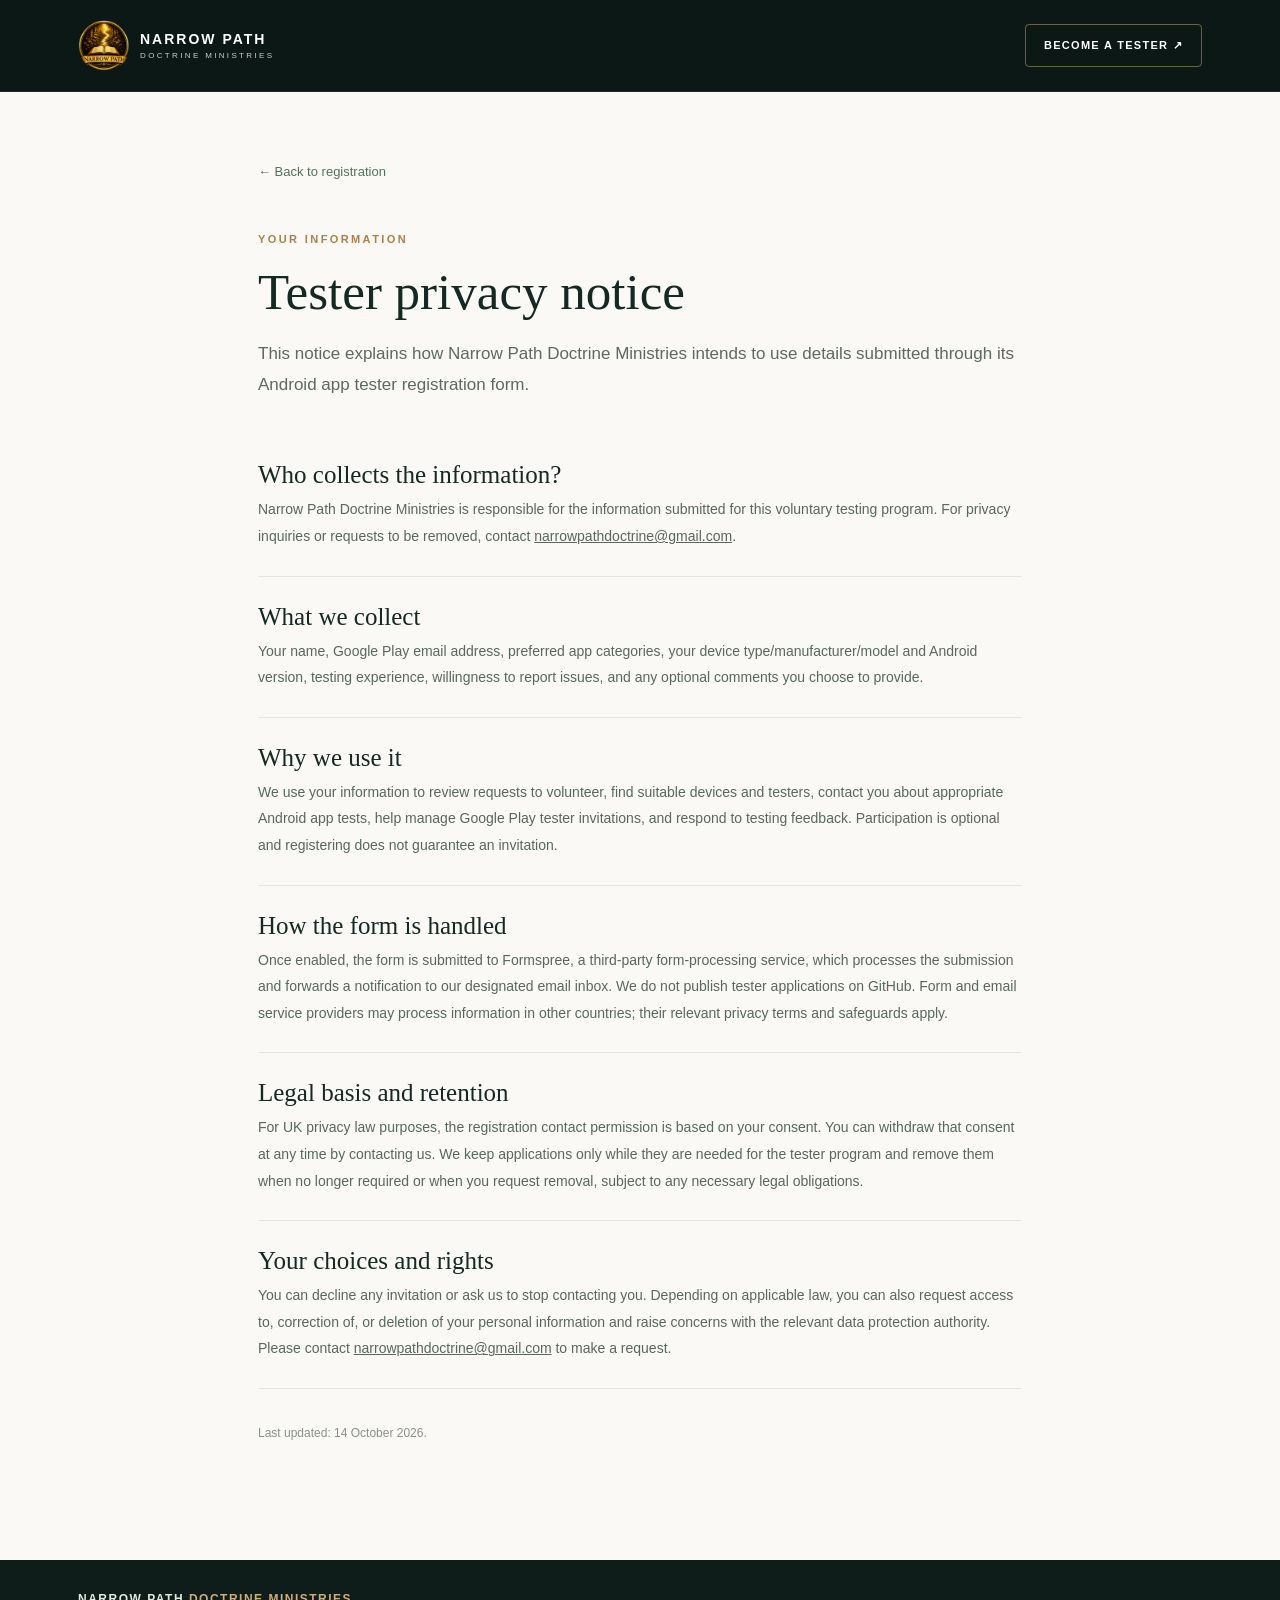
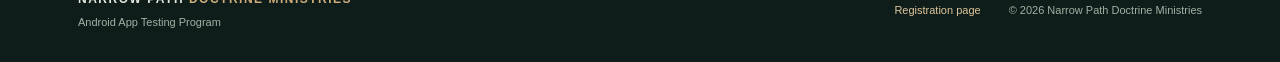
==== commit bfb0fe00: "Use American English spelling in privacy.html" ====
--- a/privacy.html
+++ b/privacy.html
@@ -1,10 +1,10 @@
 <!doctype html>
-<html lang="en-GB">
+<html lang="en-US">
 <head><meta charset="utf-8"><meta name="viewport" content="width=device-width, initial-scale=1"><meta name="theme-color" content="#10201d"><title>Tester Privacy Notice | Narrow Path Doctrine Ministries</title><link rel="stylesheet" href="styles.css?v=header-logo-2"><script src="config.js" defer></script><script src="app.js" defer></script></head>
 <body class="privacy-page"><a class="skip-link" href="#main">Skip to main content</a><header class="site-header"><div class="container nav-inner"><a href="index.html" class="brand"><span class="brand-mark" aria-hidden="true"><img src="[data-uri]" alt=""></span><span class="brand-name"><strong>NARROW PATH</strong><small>DOCTRINE MINISTRIES</small></span></a><a class="header-cta" href="index.html#apply">Become a tester ↗</a></div></header>
 <main id="main" class="privacy-main"><div class="container privacy-container"><a class="back-link" href="index.html">← Back to registration</a><div class="section-kicker">YOUR INFORMATION</div><h1>Tester privacy notice</h1><p class="privacy-lede">This notice explains how Narrow Path Doctrine Ministries intends to use details submitted through its Android app tester registration form.</p>
 <div class="privacy-warning" id="privacy-warning"><strong>Registration is not yet active:</strong> Please return to the registration page when submissions become available.</div>
-<section><h2>Who collects the information?</h2><p>Narrow Path Doctrine Ministries is responsible for the information submitted for this voluntary testing program. For privacy enquiries or requests to be removed, contact <span class="privacy-email">[Contact email to be added before launch]</span>.</p></section>
+<section><h2>Who collects the information?</h2><p>Narrow Path Doctrine Ministries is responsible for the information submitted for this voluntary testing program. For privacy inquiries or requests to be removed, contact <span class="privacy-email">[Contact email to be added before launch]</span>.</p></section>
 <section><h2>What we collect</h2><p>Your name, Google Play email address, preferred app categories, your device type/manufacturer/model and Android version, testing experience, willingness to report issues, and any optional comments you choose to provide.</p></section>
 <section><h2>Why we use it</h2><p>We use your information to review requests to volunteer, find suitable devices and testers, contact you about appropriate Android app tests, help manage Google Play tester invitations, and respond to testing feedback. Participation is optional and registering does not guarantee an invitation.</p></section>
 <section><h2>How the form is handled</h2><p>Once enabled, the form is submitted to Formspree, a third-party form-processing service, which processes the submission and forwards a notification to our designated email inbox. We do not publish tester applications on GitHub. Form and email service providers may process information in other countries; their relevant privacy terms and safeguards apply.</p></section>
--- a/styles.css
+++ b/styles.css
@@ -14,3 +14,48 @@
 .brand-mark img{display:block;width:100%;height:100%;max-width:100%;max-height:100%;object-fit:contain;vertical-align:top}
 
 @media(max-width:380px){.nav-inner{gap:9px}.brand-name strong{font-size:10px;letter-spacing:.8px}.brand-name small{font-size:5.5px;letter-spacing:1px}.header-cta{font-size:9px;padding:9px 7px}}
+
+/* Submission state and dedicated confirmation page */
+.submit-button:disabled{opacity:.50;background:#647b6c;color:#f6f7f3;cursor:not-allowed;box-shadow:none;transform:none}
+.submit-button:disabled:hover{background:#647b6c;box-shadow:none;transform:none}
+.submit-ready-note{margin:10px 0 0;font-size:11px;line-height:1.6;text-align:center;color:#6d7c70}
+.thanks-page{min-height:100vh;display:flex;flex-direction:column}
+.thanks-main{flex:1;display:flex;align-items:center;justify-content:center;padding:86px 0 100px;background:radial-gradient(ellipse at 85% 0%,#e5e8de 0%,transparent 48%),#f5f6f0}
+.thanks-card{max-width:720px;margin:auto;background:#fffefa;border:1px solid #dfe5dc;border-radius:12px;box-shadow:0 20px 75px #10292012;padding:68px 70px 64px;text-align:center}
+.thanks-check{display:grid;place-items:center;width:76px;height:76px;margin:0 auto 29px;border-radius:50%;background:#e5f2e7;color:#356b49}
+.thanks-check svg{height:35px;width:35px}
+.thanks-card h1{font:normal 51px/1.18 var(--display);letter-spacing:-1.3px;margin:19px 0 21px}
+.thanks-card h1 em{color:#ac814b;font-weight:normal}
+.thanks-card p{font-size:15px;line-height:1.85;color:#637167;margin:0 auto 16px;max-width:535px}
+.thanks-card .thanks-lead{font-weight:750;font-size:17px;color:#213d2f}
+.thanks-note{display:grid;gap:8px;text-align:left;background:#f1f5ef;border:1px solid #e2ebe1;border-radius:7px;padding:22px 25px;margin:32px 0 35px}
+.thanks-note strong{font-size:14px;color:#244632}
+.thanks-note span{font-size:13px;line-height:1.75;color:#63756a}
+.thanks-home{min-width:225px}
+@media(max-width:620px){
+.thanks-main{padding:48px 0 65px}
+.thanks-card{padding:43px 25px 40px}
+.thanks-check{width:64px;height:64px;margin-bottom:24px}
+.thanks-check svg{width:30px;height:30px}
+.thanks-card h1{font-size:38px}
+.thanks-card .thanks-lead{font-size:16px}
+.thanks-card p{font-size:14px}
+.thanks-note{padding:18px;margin:25px 0 28px}
+.thanks-home{width:100%}
+}
+
+/* Android-specific mock phone: punch-hole selfie camera, status icons and 3-button navigation. */
+.android-phone{padding:7px;border-radius:29px;background:#121a17;border-color:#32423a;box-shadow:20px 35px 55px #07110e88,0 0 0 2px #51645a}
+.android-phone::after{content:"";position:absolute;right:-10px;top:114px;width:3px;height:43px;border-radius:0 2px 2px 0;background:#576d60}
+.android-phone .phone-screen{position:relative;border-radius:21px;padding:8px 13px 14px;background:linear-gradient(160deg,#f9f8f3,#e5ebe5)}
+.android-camera{position:absolute;top:16px;left:50%;transform:translateX(-50%);width:12px;height:12px;border-radius:50%;background:#0d1518;border:2px solid #394940;box-shadow:0 0 0 1px #a6b3a9;z-index:3}
+.android-status-bar{display:flex;justify-content:space-between;align-items:center;height:22px;padding:0 3px;color:#314a3c;font-size:9px;font-weight:800;line-height:1}
+.android-status-icons{display:flex;align-items:center;height:14px}
+.android-phone .screen-greeting{margin-top:27px}
+.android-phone .screen-heading{margin:8px 0 18px}
+.android-phone .screen-feature{margin:8px 0;padding:7px}
+.android-phone .screen-bar{bottom:43px;left:20px;right:20px}
+.android-system-navigation{position:absolute;bottom:13px;left:30px;right:30px;height:16px;display:flex;justify-content:space-around;align-items:center}
+.android-nav-back{width:0;height:0;border-right:8px solid #445d4c;border-top:5px solid transparent;border-bottom:5px solid transparent}
+.android-nav-home{width:12px;height:12px;border:2px solid #445d4c;border-radius:50%}
+.android-nav-recent{width:11px;height:11px;border:2px solid #445d4c;border-radius:2px}
